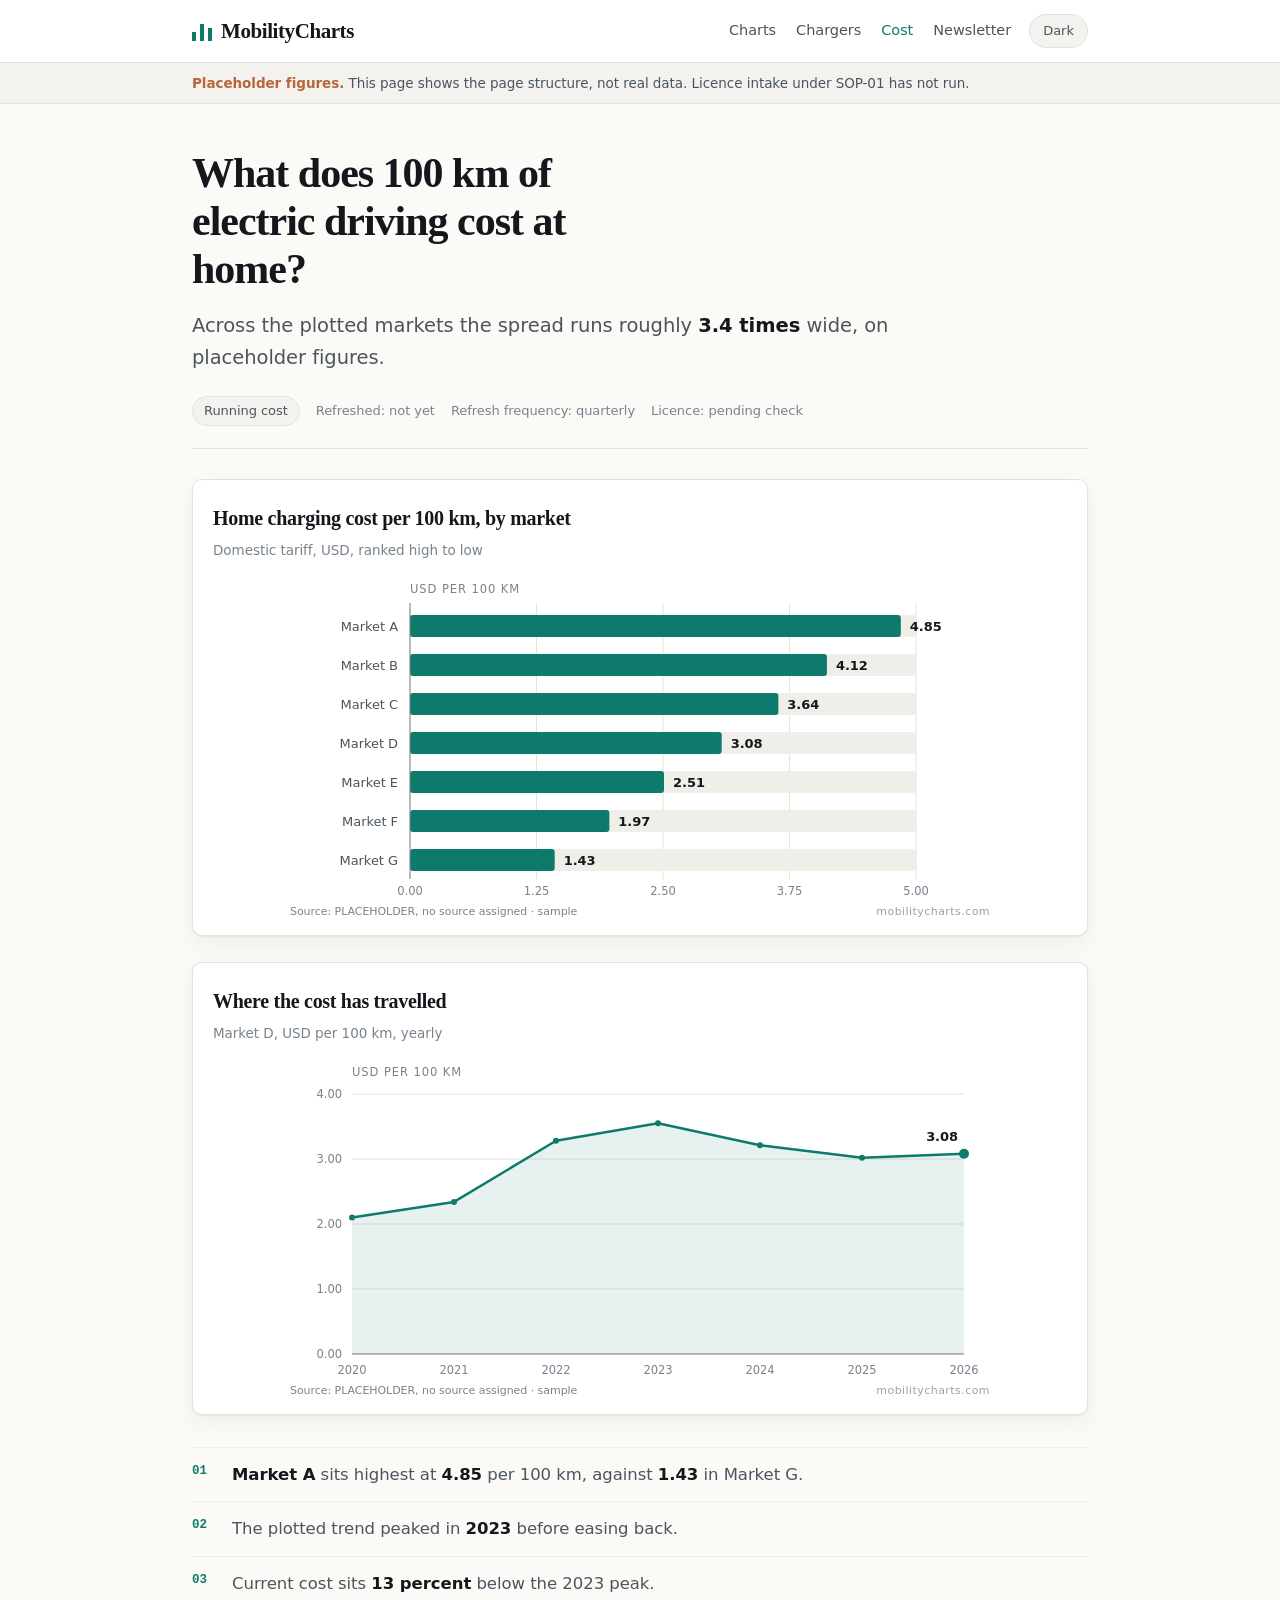
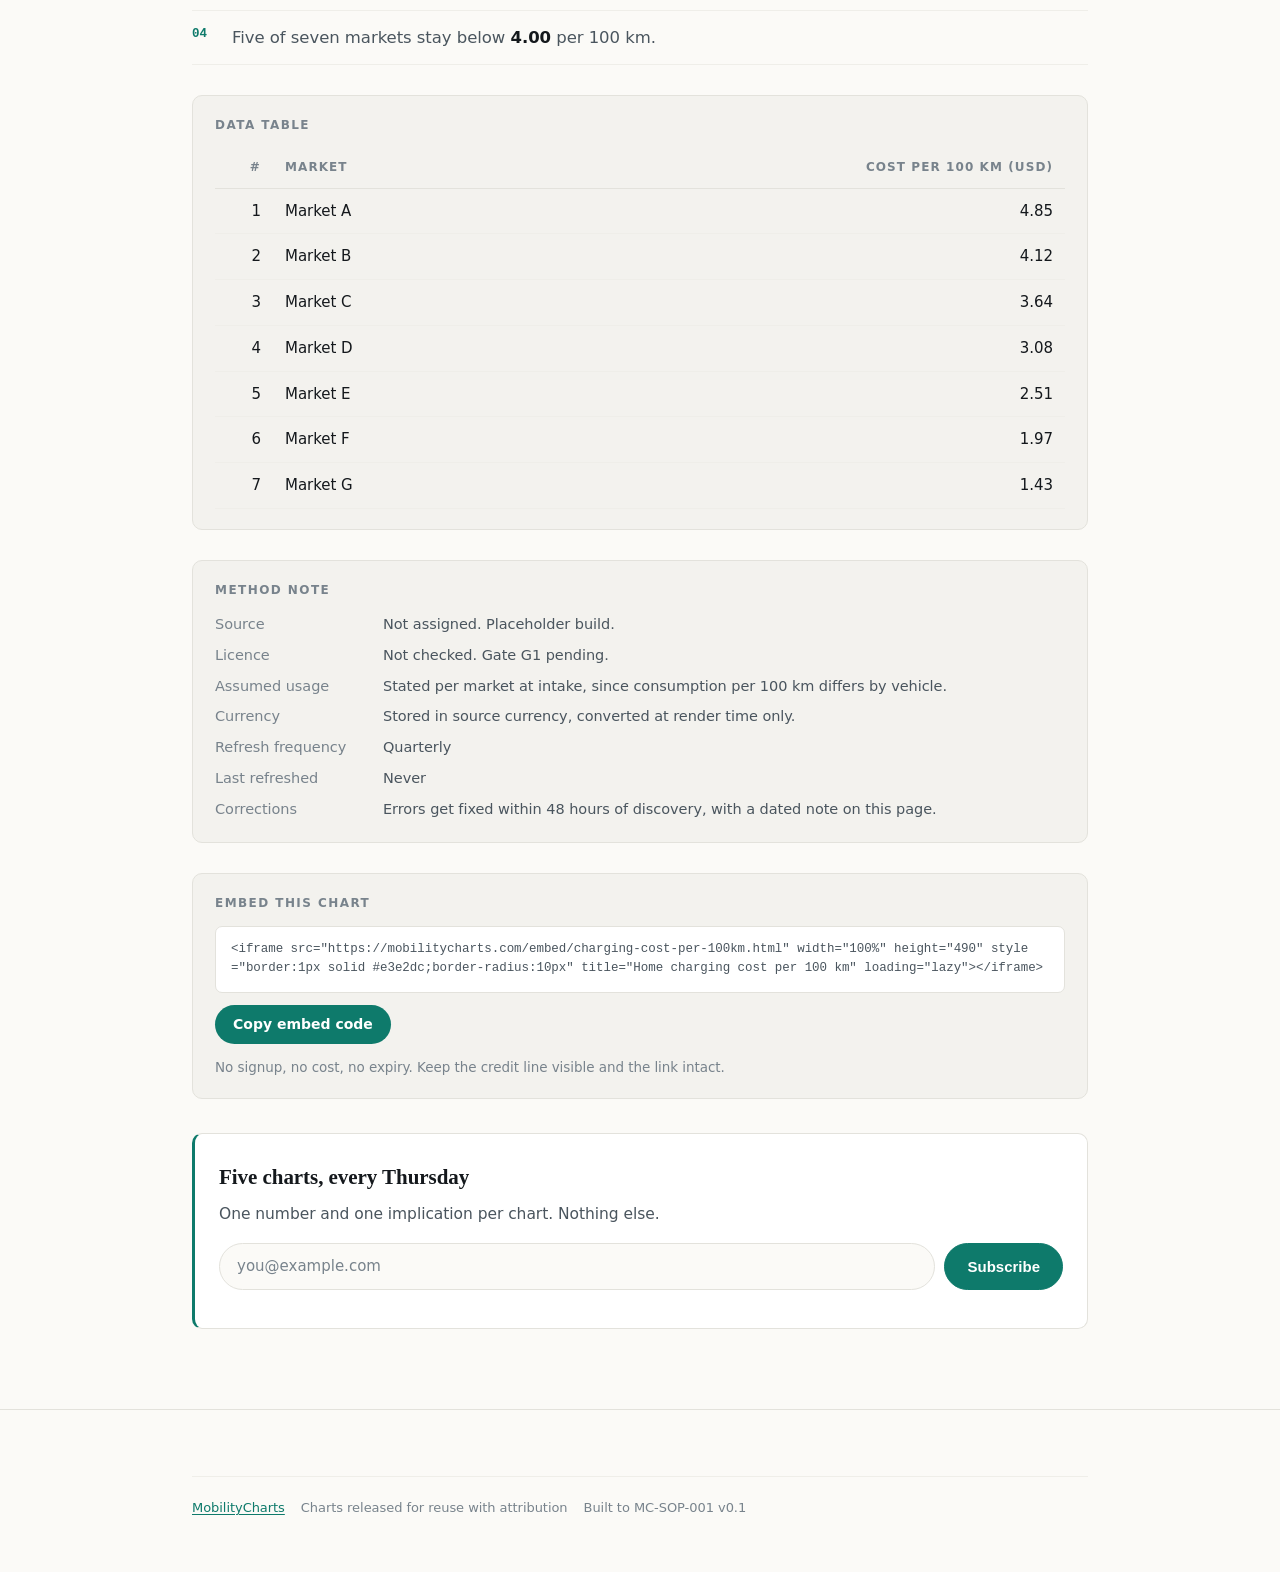
==== charts/charging-cost-per-100km/index.html @ 98bce3f6 "Scaffold MobilityCharts static site to MC-SOP-001 v0.1 Landing page, two chart pages, two standalone" ====
<!doctype html>
<html lang="en">
<head>
<meta charset="utf-8">
<meta name="viewport" content="width=device-width, initial-scale=1">
<title>Home Charging Cost per 100 km, 2026 | MobilityCharts</title>
<meta name="description" content="What 100 km of electric driving costs on home tariffs, by market, plus the trend since 2020. Table, method note and no-cost embed. Placeholder build.">
<link rel="icon" href="data:image/svg+xml,%3Csvg xmlns='http://www.w3.org/2000/svg' viewBox='0 0 32 32'%3E%3Crect x='4' y='18' width='5' height='10' fill='%230E7A6B'/%3E%3Crect x='13' y='10' width='5' height='18' fill='%230E7A6B'/%3E%3Crect x='22' y='14' width='5' height='14' fill='%230E7A6B'/%3E%3C/svg%3E">
<link rel="stylesheet" href="../../assets/site.css">
</head>
<body>

<header class="masthead">
  <div class="wrap">
    <a class="brand" href="../../index.html"><span class="glyph"></span>MobilityCharts</a>
    <nav class="nav">
      <a href="../../index.html">Charts</a>
      <a href="../ev-chargers-by-country/index.html">Chargers</a>
      <a href="index.html" aria-current="page">Cost</a>
      <a href="../../index.html#newsletter">Newsletter</a>
    </nav>
    <button class="theme-btn" type="button">Dark</button>
  </div>
</header>

<div class="notice">
  <div class="wrap"><strong>Placeholder figures.</strong> This page shows the page structure, not real data. Licence intake under SOP-01 has not run.</div>
</div>

<article class="article">
  <div class="wrap">
    <h1>What does 100 km of electric driving cost at home?</h1>
    <p class="dek">Across the plotted markets the spread runs roughly <b>3.4 times</b> wide, on placeholder figures.</p>

    <div class="byline">
      <span class="pill">Running cost</span>
      <span>Refreshed: not yet</span>
      <span>Refresh frequency: quarterly</span>
      <span>Licence: pending check</span>
    </div>

    <div class="chart-frame">
      <p class="chart-title">Home charging cost per 100 km, by market</p>
      <p class="chart-sub">Domestic tariff, USD, ranked high to low</p>
      <div id="chart"></div>
    </div>

    <div class="chart-frame">
      <p class="chart-title">Where the cost has travelled</p>
      <p class="chart-sub">Market D, USD per 100 km, yearly</p>
      <div id="trend"></div>
    </div>

    <ol class="takeaways">
      <li><b>Market A</b> sits highest at <b>4.85</b> per 100 km, against <b>1.43</b> in Market G.</li>
      <li>The plotted trend peaked in <b>2023</b> before easing back.</li>
      <li>Current cost sits <b>13 percent</b> below the 2023 peak.</li>
      <li>Five of seven markets stay below <b>4.00</b> per 100 km.</li>
    </ol>

    <div class="panel">
      <h3>Data table</h3>
      <div id="table"></div>
    </div>

    <div class="panel">
      <h3>Method note</h3>
      <dl>
        <dt>Source</dt><dd>Not assigned. Placeholder build.</dd>
        <dt>Licence</dt><dd>Not checked. Gate G1 pending.</dd>
        <dt>Assumed usage</dt><dd>Stated per market at intake, since consumption per 100 km differs by vehicle.</dd>
        <dt>Currency</dt><dd>Stored in source currency, converted at render time only.</dd>
        <dt>Refresh frequency</dt><dd>Quarterly</dd>
        <dt>Last refreshed</dt><dd>Never</dd>
        <dt>Corrections</dt><dd>Errors get fixed within 48 hours of discovery, with a dated note on this page.</dd>
      </dl>
    </div>

    <div class="panel embed-box">
      <h3>Embed this chart</h3>
      <code id="embed-code">&lt;iframe src="https://mobilitycharts.com/embed/charging-cost-per-100km.html" width="100%" height="490" style="border:1px solid #e3e2dc;border-radius:10px" title="Home charging cost per 100 km" loading="lazy"&gt;&lt;/iframe&gt;</code>
      <button class="copy-btn" data-target="#embed-code" type="button">Copy embed code</button>
      <p style="margin:12px 0 0;font-size:13.5px;color:var(--muted)">No signup, no cost, no expiry. Keep the credit line visible and the link intact.</p>
    </div>

    <div class="subscribe">
      <h3>Five charts, every Thursday</h3>
      <p>One number and one implication per chart. Nothing else.</p>
      <form class="sub-row">
        <input type="email" placeholder="you@example.com" aria-label="Email address">
        <button class="btn" type="submit">Subscribe</button>
      </form>
      <p class="sub-note" style="margin:12px 0 0;font-size:13.5px;color:var(--muted)"></p>
    </div>
  </div>
</article>

<footer>
  <div class="wrap">
    <div class="colophon">
      <span><a href="../../index.html">MobilityCharts</a></span>
      <span>Charts released for reuse with attribution</span>
      <span>Built to MC-SOP-001 v0.1</span>
    </div>
  </div>
</footer>

<script src="../../assets/chart.js"></script>
<script src="../../data/charging-cost-per-100km/data.js"></script>
<script src="../../assets/site.js"></script>
<script>
(function () {
  var d = window.DATASETS['charging-cost-per-100km'];
  MC.render({
    mount: '#chart', type: 'bar', data: d.rows, unit: d.unit, decimals: d.decimals,
    source: d.source, sourceDate: d.sourceDate, labelWidth: 120,
    alt: 'Bar chart of home charging cost per 100 km by market, placeholder figures'
  });
  MC.render({
    mount: '#trend', type: 'line', data: d.series, unit: d.unit, decimals: d.decimals,
    source: d.source, sourceDate: d.sourceDate,
    alt: 'Line chart of charging cost per 100 km since 2020, placeholder figures'
  });
  MC.table({
    mount: '#table', data: d.rows, decimals: d.decimals,
    labelHead: d.labelHead, valueHead: d.valueHead
  });
})();
</script>
</body>
</html>
---- assets/site.css ----
/* ==========================================================================
   MobilityCharts site stylesheet
   Single accent colour plus greys, per SOP-03 visual standard.
   No external fonts, no external assets. Works offline.
   ========================================================================== */

:root {
  --bg:        #FBFAF7;
  --surface:   #FFFFFF;
  --surface-2: #F3F2EE;
  --ink:       #14181C;
  --ink-soft:  #4A555E;
  --muted:     #78838C;
  --line:      #E3E2DC;
  --line-soft: #EFEEE9;
  --accent:    #0E7A6B;
  --accent-2:  #B8663A;
  --bar:       #0E7A6B;
  --bar-alt:   #7FB3AA;
  --shadow:    0 1px 2px rgba(20, 24, 28, .05), 0 8px 24px rgba(20, 24, 28, .05);

  --serif: Georgia, "Iowan Old Style", "Times New Roman", serif;
  --sans:  system-ui, -apple-system, "Segoe UI", Roboto, Helvetica, Arial, sans-serif;
  --mono:  "Cascadia Mono", Consolas, "SF Mono", Menlo, monospace;

  --wrap: 940px;
  --r: 10px;
}

@media (prefers-color-scheme: dark) {
  :root {
    --bg:        #0D1113;
    --surface:   #151A1D;
    --surface-2: #1C2226;
    --ink:       #ECEFF0;
    --ink-soft:  #B4BDC3;
    --muted:     #8B959C;
    --line:      #232A2E;
    --line-soft: #1B2125;
    --accent:    #35C2A8;
    --accent-2:  #E0904F;
    --bar:       #35C2A8;
    --bar-alt:   #2A6B62;
    --shadow:    0 1px 2px rgba(0, 0, 0, .4), 0 8px 24px rgba(0, 0, 0, .3);
  }
}

:root[data-theme="light"] {
  --bg:#FBFAF7; --surface:#FFFFFF; --surface-2:#F3F2EE; --ink:#14181C;
  --ink-soft:#4A555E; --muted:#78838C; --line:#E3E2DC; --line-soft:#EFEEE9;
  --accent:#0E7A6B; --accent-2:#B8663A; --bar:#0E7A6B; --bar-alt:#7FB3AA;
  --shadow: 0 1px 2px rgba(20,24,28,.05), 0 8px 24px rgba(20,24,28,.05);
}
:root[data-theme="dark"] {
  --bg:#0D1113; --surface:#151A1D; --surface-2:#1C2226; --ink:#ECEFF0;
  --ink-soft:#B4BDC3; --muted:#8B959C; --line:#232A2E; --line-soft:#1B2125;
  --accent:#35C2A8; --accent-2:#E0904F; --bar:#35C2A8; --bar-alt:#2A6B62;
  --shadow: 0 1px 2px rgba(0,0,0,.4), 0 8px 24px rgba(0,0,0,.3);
}

* { box-sizing: border-box; }

html { -webkit-text-size-adjust: 100%; }

body {
  margin: 0;
  background: var(--bg);
  color: var(--ink);
  font-family: var(--sans);
  font-size: 17px;
  line-height: 1.65;
  letter-spacing: -0.003em;
}

a { color: var(--accent); text-decoration-thickness: 1px; text-underline-offset: 2px; }
a:hover { color: var(--ink); }

:focus-visible { box-shadow: 0 0 0 3px var(--accent); border-radius: 4px; }

.wrap { max-width: var(--wrap); margin: 0 auto; padding: 0 22px; }

/* ---------- masthead ---------------------------------------------------- */

.masthead {
  border-bottom: 1px solid var(--line);
  background: var(--surface);
  position: sticky; top: 0; z-index: 20;
}
.masthead .wrap {
  display: flex; align-items: center; gap: 18px;
  min-height: 62px; flex-wrap: wrap;
}
.brand {
  font-family: var(--serif);
  font-size: 21px; font-weight: 700; letter-spacing: -0.02em;
  color: var(--ink); text-decoration: none; margin-right: auto;
  display: inline-flex; align-items: center; gap: 9px;
}
.brand .glyph {
  display: inline-block; width: 20px; height: 20px;
  background:
    linear-gradient(var(--accent), var(--accent)) 0 100% / 4px 9px no-repeat,
    linear-gradient(var(--accent), var(--accent)) 8px 100% / 4px 17px no-repeat,
    linear-gradient(var(--accent), var(--accent)) 16px 100% / 4px 13px no-repeat;
}
.nav { display: flex; gap: 20px; align-items: center; }
.nav a {
  color: var(--ink-soft); text-decoration: none;
  font-size: 14.5px; font-weight: 500;
}
.nav a:hover, .nav a[aria-current="page"] { color: var(--accent); }

.theme-btn {
  background: var(--surface-2); color: var(--ink-soft);
  border: 1px solid var(--line); border-radius: 999px;
  padding: 5px 13px; font: inherit; font-size: 13px; cursor: pointer;
}
.theme-btn:hover { color: var(--ink); border-color: var(--muted); }

/* ---------- notice banner ----------------------------------------------- */

.notice {
  background: var(--surface-2);
  border-bottom: 1px solid var(--line);
  font-size: 13.5px; color: var(--ink-soft);
  padding: 9px 0;
}
.notice strong { color: var(--accent-2); }

/* ---------- hero -------------------------------------------------------- */

.hero { padding: 62px 0 40px; border-bottom: 1px solid var(--line); }
.hero h1 {
  font-family: var(--serif); font-weight: 700;
  font-size: clamp(34px, 5.4vw, 54px); line-height: 1.08;
  letter-spacing: -0.025em; margin: 0 0 18px; max-width: 17ch;
}
.hero p { font-size: 19px; color: var(--ink-soft); max-width: 58ch; margin: 0 0 26px; }
.hero .kicker {
  font-size: 12.5px; font-weight: 600; letter-spacing: .14em;
  text-transform: uppercase; color: var(--accent); margin: 0 0 16px;
}

.btn {
  display: inline-block; background: var(--accent); color: #fff;
  padding: 11px 22px; border-radius: 999px; text-decoration: none;
  font-size: 15px; font-weight: 600; border: 1px solid var(--accent);
}
.btn:hover { filter: brightness(1.08); color: #fff; }
.btn.ghost { background: transparent; color: var(--ink); border-color: var(--line); }
.btn.ghost:hover { border-color: var(--accent); color: var(--accent); filter: none; }

/* ---------- section scaffolding ----------------------------------------- */

section { padding: 52px 0; }
.sec-head { display: flex; align-items: baseline; gap: 14px; margin-bottom: 26px; }
.sec-head h2 {
  font-family: var(--serif); font-size: 27px; letter-spacing: -0.02em;
  margin: 0; font-weight: 700;
}
.sec-head .rule { flex: 1; height: 1px; background: var(--line); }
.sec-head .count { font-size: 13px; color: var(--muted); font-variant-numeric: tabular-nums; }

/* ---------- cards ------------------------------------------------------- */

.grid { display: grid; gap: 18px; grid-template-columns: repeat(auto-fill, minmax(268px, 1fr)); }

.card {
  background: var(--surface); border: 1px solid var(--line);
  border-radius: var(--r); padding: 20px; text-decoration: none;
  color: var(--ink); display: block; transition: border-color .15s, transform .15s;
}
.card:hover { border-color: var(--accent); transform: translateY(-2px); color: var(--ink); }
.card .tag {
  font-size: 11.5px; font-weight: 600; letter-spacing: .1em; text-transform: uppercase;
  color: var(--accent); display: block; margin-bottom: 9px;
}
.card h3 { font-family: var(--serif); font-size: 19px; margin: 0 0 8px; line-height: 1.28; font-weight: 700; }
.card p { margin: 0; font-size: 14.5px; color: var(--ink-soft); line-height: 1.5; }
.card .meta { margin-top: 13px; font-size: 12.5px; color: var(--muted); font-variant-numeric: tabular-nums; }

/* ---------- chart page -------------------------------------------------- */

.article { padding: 46px 0 20px; }
.article h1 {
  font-family: var(--serif); font-size: clamp(29px, 4.4vw, 42px);
  line-height: 1.14; letter-spacing: -0.024em; margin: 0 0 16px; max-width: 21ch;
}
.dek { font-size: 19.5px; color: var(--ink-soft); margin: 0 0 22px; max-width: 60ch; }
.dek b { color: var(--ink); font-weight: 600; }

.byline {
  display: flex; gap: 16px; flex-wrap: wrap; align-items: center;
  font-size: 13px; color: var(--muted); padding-bottom: 22px;
  border-bottom: 1px solid var(--line); margin-bottom: 30px;
}
.byline .pill {
  background: var(--surface-2); border: 1px solid var(--line);
  border-radius: 999px; padding: 3px 11px; color: var(--ink-soft);
}

.chart-frame {
  background: var(--surface); border: 1px solid var(--line);
  border-radius: var(--r); padding: 22px 20px 14px; box-shadow: var(--shadow);
}
.chart-frame + .chart-frame { margin-top: 26px; }
.chart-title {
  font-family: var(--serif); font-size: 20px; font-weight: 700;
  margin: 0 0 4px; letter-spacing: -0.015em;
}
.chart-sub { font-size: 13.5px; color: var(--muted); margin: 0 0 16px; }

.takeaways { list-style: none; padding: 0; margin: 32px 0 0; }
.takeaways li {
  padding: 13px 0 13px 40px; border-top: 1px solid var(--line-soft);
  position: relative; font-size: 16.5px; color: var(--ink-soft);
}
.takeaways li:last-child { border-bottom: 1px solid var(--line-soft); }
.takeaways li b { color: var(--ink); font-weight: 650; font-variant-numeric: tabular-nums; }
.takeaways li::before {
  counter-increment: tk; content: counter(tk, decimal-leading-zero);
  position: absolute; left: 0; top: 13px;
  font-family: var(--mono); font-size: 12.5px; color: var(--accent); font-weight: 600;
}
.takeaways { counter-reset: tk; }

/* ---------- data table -------------------------------------------------- */

table.data { width: 100%; border-collapse: collapse; margin-top: 10px; font-size: 15px; }
table.data th, table.data td { padding: 10px 12px; text-align: left; border-bottom: 1px solid var(--line-soft); }
table.data th {
  font-size: 12px; letter-spacing: .09em; text-transform: uppercase;
  color: var(--muted); font-weight: 600; border-bottom-color: var(--line);
  cursor: pointer; user-select: none;
}
table.data th:hover { color: var(--accent); }
table.data th.num, table.data td.num { text-align: right; font-variant-numeric: tabular-nums; }
table.data tbody tr:hover { background: var(--surface-2); }

/* ---------- method note, embed box -------------------------------------- */

.panel {
  background: var(--surface-2); border: 1px solid var(--line);
  border-radius: var(--r); padding: 20px 22px; margin-top: 30px;
}
.panel h3 {
  font-size: 12px; letter-spacing: .12em; text-transform: uppercase;
  color: var(--muted); margin: 0 0 12px; font-weight: 600;
}
.panel dl { margin: 0; display: grid; grid-template-columns: 150px 1fr; gap: 7px 18px; font-size: 14.5px; }
.panel dt { color: var(--muted); }
.panel dd { margin: 0; color: var(--ink-soft); }

.embed-box code {
  display: block; background: var(--surface); border: 1px solid var(--line);
  border-radius: 7px; padding: 13px 15px; font-family: var(--mono);
  font-size: 12.5px; color: var(--ink-soft); line-height: 1.55;
  word-break: break-all; margin-bottom: 12px;
}
.copy-btn {
  background: var(--accent); color: #fff; border: 0; border-radius: 999px;
  padding: 8px 18px; font: inherit; font-size: 14px; font-weight: 600; cursor: pointer;
}
.copy-btn:hover { filter: brightness(1.08); }
.copy-btn.done { background: var(--accent-2); }

/* ---------- subscribe --------------------------------------------------- */

.subscribe {
  background: var(--surface); border: 1px solid var(--line);
  border-left: 3px solid var(--accent); border-radius: var(--r);
  padding: 26px 24px; margin-top: 34px;
}
.subscribe h3 { font-family: var(--serif); font-size: 21px; margin: 0 0 7px; font-weight: 700; }
.subscribe p { margin: 0 0 16px; color: var(--ink-soft); font-size: 15.5px; }
.sub-row { display: flex; gap: 9px; flex-wrap: wrap; }
.sub-row input {
  flex: 1 1 240px; background: var(--bg); border: 1px solid var(--line);
  border-radius: 999px; padding: 10px 17px; font: inherit; font-size: 15px; color: var(--ink);
}
.sub-row input::placeholder { color: var(--muted); }

/* ---------- footer ------------------------------------------------------ */

footer { border-top: 1px solid var(--line); margin-top: 60px; padding: 36px 0 54px; }
.foot-grid { display: grid; gap: 26px; grid-template-columns: repeat(auto-fit, minmax(170px, 1fr)); }
.foot-grid h4 {
  font-size: 11.5px; letter-spacing: .12em; text-transform: uppercase;
  color: var(--muted); margin: 0 0 11px; font-weight: 600;
}
.foot-grid ul { list-style: none; padding: 0; margin: 0; }
.foot-grid li { margin-bottom: 7px; }
.foot-grid a { color: var(--ink-soft); text-decoration: none; font-size: 14.5px; }
.foot-grid a:hover { color: var(--accent); }
.colophon {
  margin-top: 30px; padding-top: 20px; border-top: 1px solid var(--line-soft);
  font-size: 13px; color: var(--muted); display: flex; gap: 16px; flex-wrap: wrap;
}

/* ---------- SVG chart styling (classes set by chart.js) ----------------- */

.mc-svg { width: 100%; height: auto; display: block; margin: 0 auto; font-family: var(--sans); }
.mc-bar { fill: var(--bar); }
.mc-bar.alt { fill: var(--bar-alt); }
.mc-track { fill: var(--line-soft); }
.mc-grid { stroke: var(--line); stroke-width: 1; }
.mc-axis { stroke: var(--muted); stroke-width: 1; }
.mc-line { fill: none; stroke: var(--bar); stroke-width: 2.5; stroke-linejoin: round; stroke-linecap: round; }
.mc-fill { fill: var(--bar); opacity: .1; }
.mc-dot { fill: var(--bar); }
.mc-label { fill: var(--ink-soft); font-size: 13px; }
.mc-value { fill: var(--ink); font-size: 13px; font-weight: 650; }
.mc-tick { fill: var(--muted); font-size: 11.5px; }
.mc-credit { fill: var(--muted); font-size: 11px; }
.mc-mark { fill: var(--muted); font-size: 11px; opacity: .75; letter-spacing: .04em; }
.mc-unit { fill: var(--muted); font-size: 11.5px; letter-spacing: .08em; text-transform: uppercase; }

/* ---------- small screens ----------------------------------------------- */

@media (max-width: 640px) {
  body { font-size: 16px; }
  .nav { gap: 14px; }
  .nav a { font-size: 13.5px; }
  .hero { padding: 44px 0 32px; }
  .panel dl { grid-template-columns: 1fr; gap: 2px 0; }
  .panel dt { margin-top: 9px; font-size: 12.5px; }
  .mc-label { font-size: 12px; }
  .mc-value { font-size: 12px; }
}

@media (prefers-reduced-motion: reduce) {
  * { transition: none !important; animation: none !important; }
}
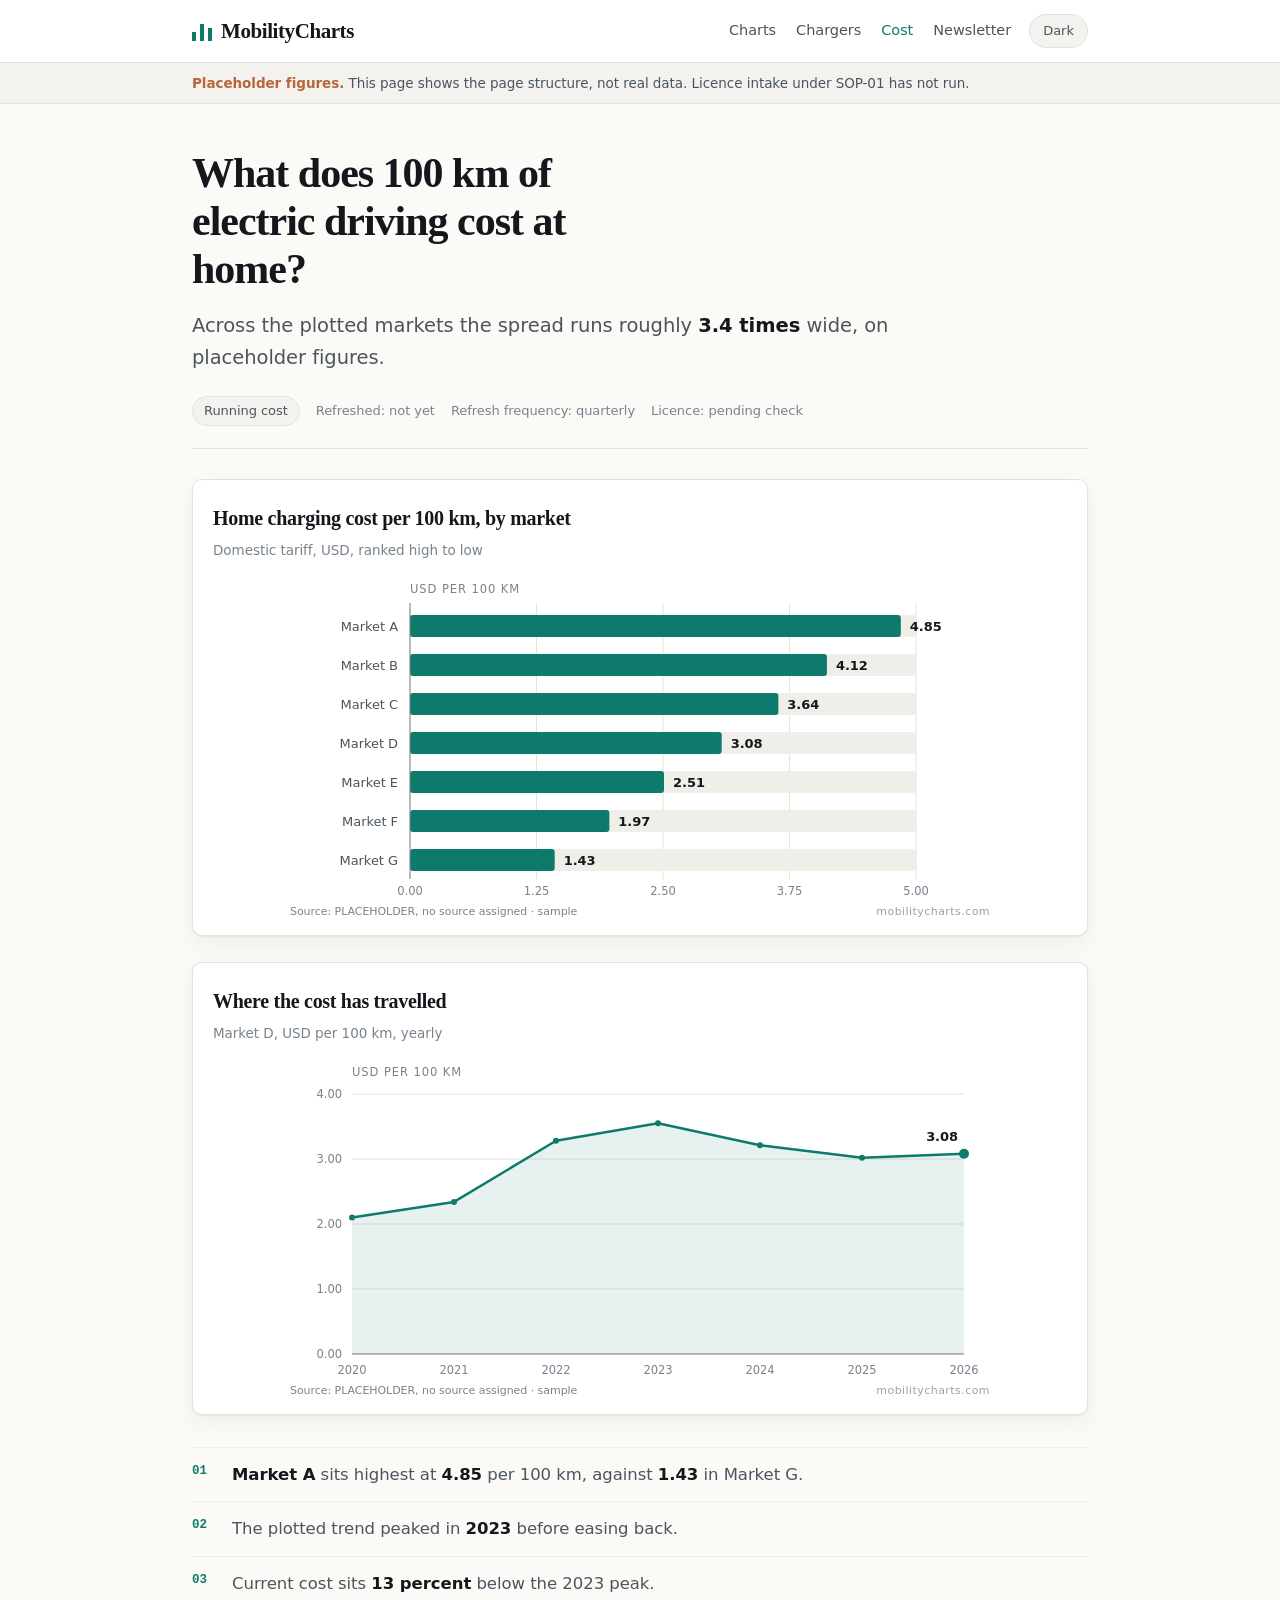
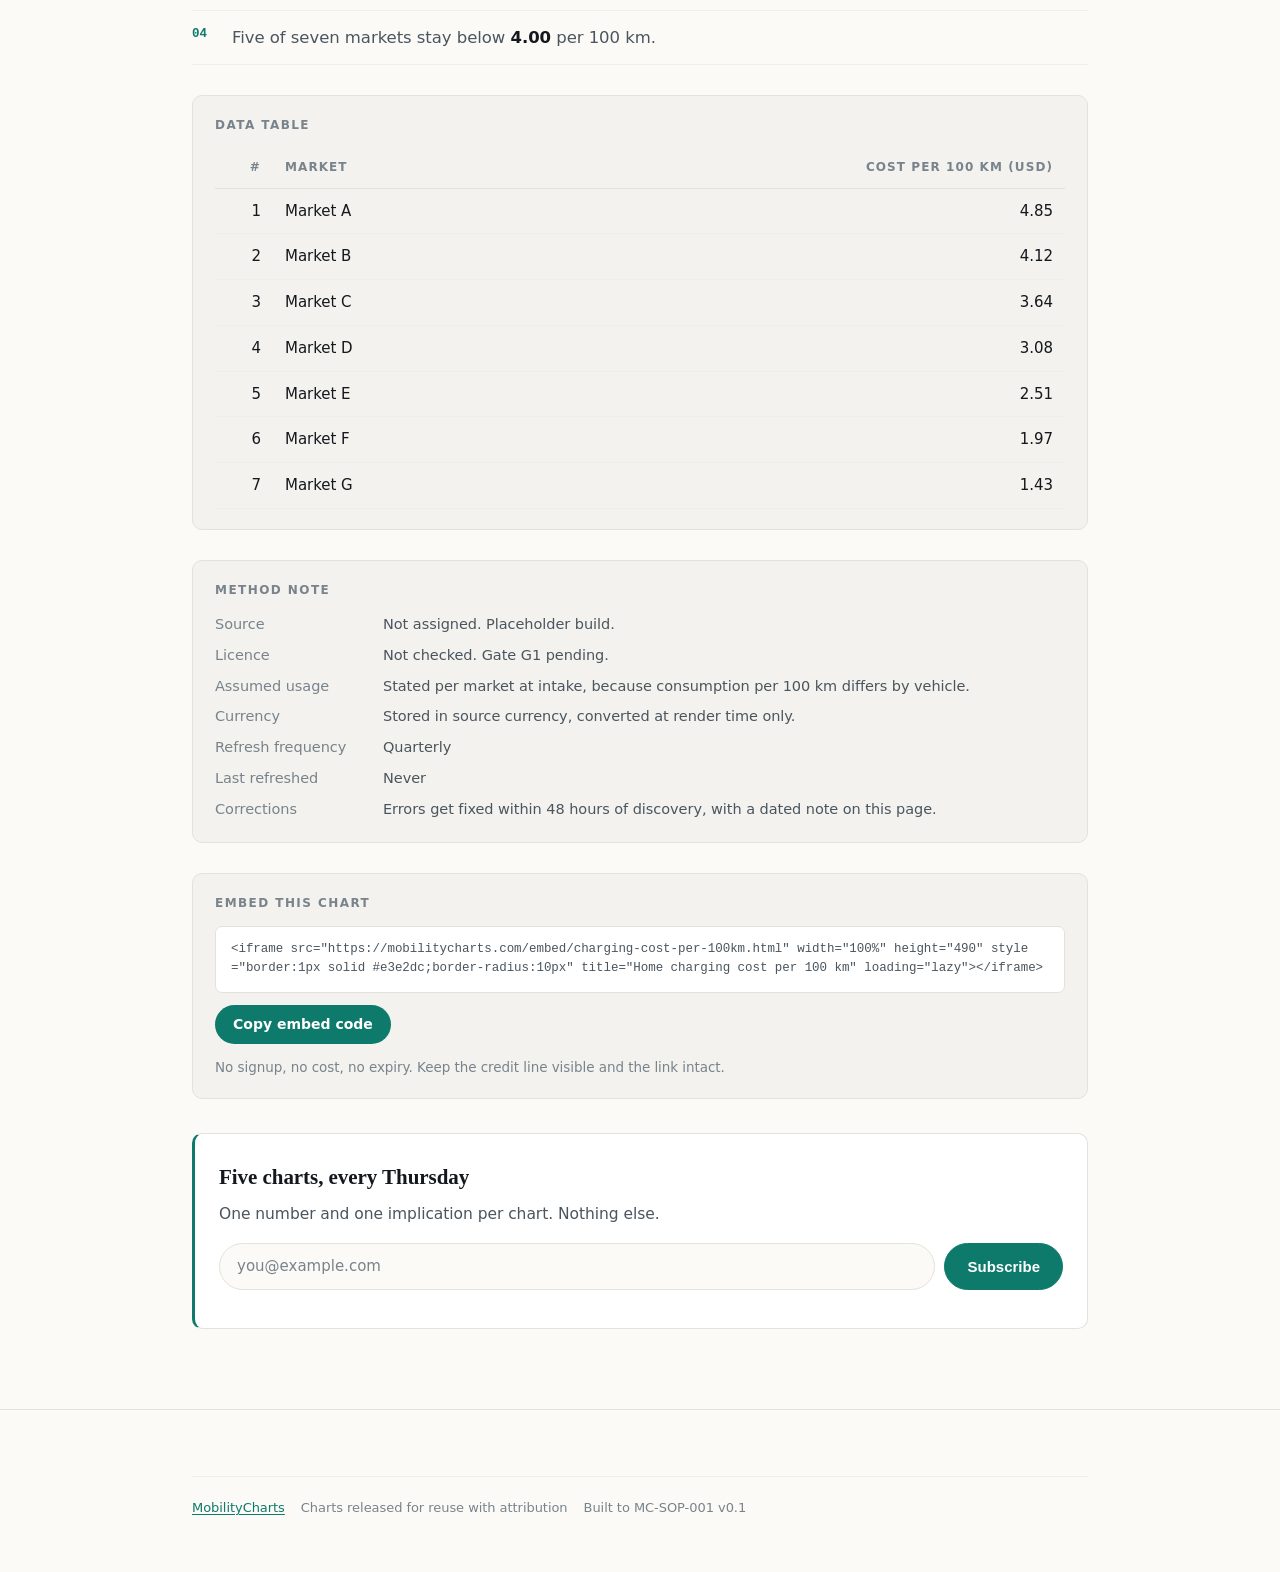
==== commit 6ebcd497: "Remove wording that breaks the author word-prefix rule Five spots across the landing page, the cost " ====
--- a/charts/charging-cost-per-100km/index.html
+++ b/charts/charging-cost-per-100km/index.html
@@ -4,7 +4,7 @@
 <meta charset="utf-8">
 <meta name="viewport" content="width=device-width, initial-scale=1">
 <title>Home Charging Cost per 100 km, 2026 | MobilityCharts</title>
-<meta name="description" content="What 100 km of electric driving costs on home tariffs, by market, plus the trend since 2020. Table, method note and no-cost embed. Placeholder build.">
+<meta name="description" content="What 100 km of electric driving costs on home tariffs, by market, plus the trend from 2020 onward. Table, method note and no-cost embed. Placeholder build.">
 <link rel="icon" href="data:image/svg+xml,%3Csvg xmlns='http://www.w3.org/2000/svg' viewBox='0 0 32 32'%3E%3Crect x='4' y='18' width='5' height='10' fill='%230E7A6B'/%3E%3Crect x='13' y='10' width='5' height='18' fill='%230E7A6B'/%3E%3Crect x='22' y='14' width='5' height='14' fill='%230E7A6B'/%3E%3C/svg%3E">
 <link rel="stylesheet" href="../../assets/site.css">
 </head>
@@ -68,7 +68,7 @@
       <dl>
         <dt>Source</dt><dd>Not assigned. Placeholder build.</dd>
         <dt>Licence</dt><dd>Not checked. Gate G1 pending.</dd>
-        <dt>Assumed usage</dt><dd>Stated per market at intake, since consumption per 100 km differs by vehicle.</dd>
+        <dt>Assumed usage</dt><dd>Stated per market at intake, because consumption per 100 km differs by vehicle.</dd>
         <dt>Currency</dt><dd>Stored in source currency, converted at render time only.</dd>
         <dt>Refresh frequency</dt><dd>Quarterly</dd>
         <dt>Last refreshed</dt><dd>Never</dd>
@@ -119,7 +119,7 @@
   MC.render({
     mount: '#trend', type: 'line', data: d.series, unit: d.unit, decimals: d.decimals,
     source: d.source, sourceDate: d.sourceDate,
-    alt: 'Line chart of charging cost per 100 km since 2020, placeholder figures'
+    alt: 'Line chart of charging cost per 100 km from 2020 onward, placeholder figures'
   });
   MC.table({
     mount: '#table', data: d.rows, decimals: d.decimals,
--- a/assets/site.css
+++ b/assets/site.css
@@ -1,6 +1,6 @@
 /* ==========================================================================
    MobilityCharts site stylesheet
-   Single accent colour plus greys, per SOP-03 visual standard.
+   One accent colour plus greys, per SOP-03 visual standard.
    No external fonts, no external assets. Works offline.
    ========================================================================== */
 
